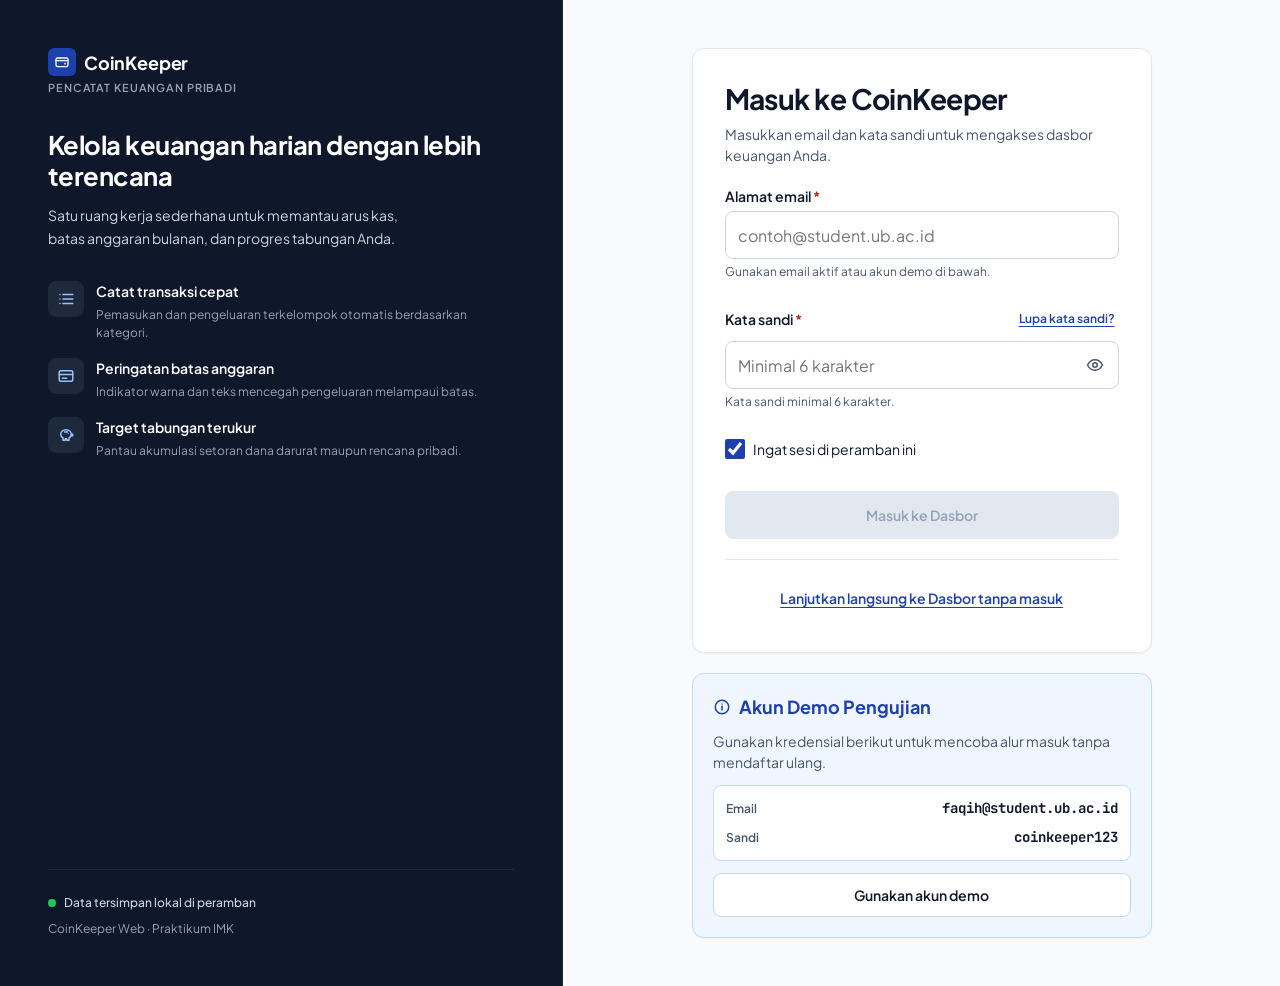
==== pages/login.html @ da0a8024 "Add login page" ====
<!DOCTYPE html>
<html lang="id">
<head>
  <meta charset="UTF-8">
  <meta name="viewport" content="width=device-width, initial-scale=1.0">
  <title>Masuk Akun · CoinKeeper</title>
  <link rel="icon" type="image/svg+xml" href="../assets/favicon.svg">
  <link rel="preconnect" href="https://fonts.googleapis.com">
  <link rel="preconnect" href="https://fonts.gstatic.com" crossorigin>
  <link rel="stylesheet" href="https://fonts.googleapis.com/css2?family=JetBrains+Mono:wght@500;700&family=Plus+Jakarta+Sans:wght@400;500;600;700&display=swap">
  <link rel="stylesheet" href="../css/variables.css">
  <link rel="stylesheet" href="../css/base.css">
  <link rel="stylesheet" href="../css/components.css">
  <link rel="stylesheet" href="../css/pages/login.css">
  <script defer src="../js/data/seed.js"></script>
  <script defer src="../js/utils/format.js"></script>
  <script defer src="../js/utils/storage.js"></script>
  <script defer src="../js/components/icons.js"></script>
  <script defer src="../js/components/modal.js"></script>
  <script defer src="../js/components/toast.js"></script>
  <script defer src="../js/pages/login.js"></script>
</head>
<body class="login-page" data-page="login" data-root="..">
  <a href="#konten-utama" class="skip-link">Lewati ke formulir masuk</a>

  <div class="login-shell">
    <header class="login-mobile-bar" aria-label="Identitas aplikasi">
      <div class="login-mobile-bar__brand">
        <div class="brand-mark">
          <span class="brand-mark__badge" data-icon="wallet" data-size="16" aria-hidden="true"></span>
          <span class="brand-mark__name">CoinKeeper</span>
        </div>
        <span class="brand-sublabel">PENCATAT KEUANGAN</span>
      </div>
      <div class="login-mobile-bar__status">
        <span class="online-dot" aria-hidden="true"></span>
        <span>Akses lokal</span>
      </div>
    </header>

    <aside class="login-brand" aria-label="Ringkasan fitur CoinKeeper">
      <div class="login-brand__top">
        <div class="brand-mark">
          <span class="brand-mark__badge" data-icon="wallet" data-size="16" aria-hidden="true"></span>
          <span class="brand-mark__name">CoinKeeper</span>
        </div>
        <p class="brand-sublabel login-brand__sublabel">PENCATAT KEUANGAN PRIBADI</p>

        <div class="login-brand__intro">
          <p class="login-brand__title">Kelola keuangan harian dengan lebih terencana</p>
          <p class="login-brand__desc">
            Satu ruang kerja sederhana untuk memantau arus kas, batas anggaran bulanan, dan progres tabungan Anda.
          </p>
        </div>

        <ul class="login-feature-list">
          <li class="login-feature">
            <span class="login-feature__icon" data-icon="list" data-size="18" aria-hidden="true"></span>
            <div class="login-feature__text">
              <p class="login-feature__title">Catat transaksi cepat</p>
              <p class="login-feature__desc">Pemasukan dan pengeluaran terkelompok otomatis berdasarkan kategori.</p>
            </div>
          </li>
          <li class="login-feature">
            <span class="login-feature__icon" data-icon="budget" data-size="18" aria-hidden="true"></span>
            <div class="login-feature__text">
              <p class="login-feature__title">Peringatan batas anggaran</p>
              <p class="login-feature__desc">Indikator warna dan teks mencegah pengeluaran melampaui batas.</p>
            </div>
          </li>
          <li class="login-feature">
            <span class="login-feature__icon" data-icon="piggy" data-size="18" aria-hidden="true"></span>
            <div class="login-feature__text">
              <p class="login-feature__title">Target tabungan terukur</p>
              <p class="login-feature__desc">Pantau akumulasi setoran dana darurat maupun rencana pribadi.</p>
            </div>
          </li>
        </ul>
      </div>

      <footer class="login-brand__footer">
        <div class="login-brand__status">
          <span class="online-dot" aria-hidden="true"></span>
          <span>Data tersimpan lokal di peramban</span>
        </div>
        <p class="login-brand__meta">CoinKeeper Web · Praktikum IMK</p>
      </footer>
    </aside>

    <main id="konten-utama" class="login-main" tabindex="-1">
      <div class="login-container">
        <section class="card login-card" aria-labelledby="login-heading">
          <header class="login-card__header">
            <h1 id="login-heading" class="login-card__title">Masuk ke CoinKeeper</h1>
            <p class="login-card__subtitle">
              Masukkan email dan kata sandi untuk mengakses dasbor keuangan Anda.
            </p>
          </header>

          <form id="login-form" class="login-form" novalidate>
            <div class="form-group">
              <label for="login-email" class="form-label">
                Alamat email <span class="form-label__req" aria-hidden="true">*</span>
              </label>
              <input
                id="login-email"
                name="email"
                type="email"
                class="form-input"
                autocomplete="email"
                inputmode="email"
                placeholder="contoh@student.ub.ac.id"
                required
                aria-describedby="email-helper email-error"
                aria-invalid="false"
              >
              <p id="email-helper" class="form-helper">Gunakan email aktif atau akun demo di bawah.</p>
              <p id="email-error" class="form-error" role="alert" hidden></p>
            </div>

            <div class="form-group">
              <div class="login-label-row">
                <label for="login-password" class="form-label login-label-row__label">
                  Kata sandi <span class="form-label__req" aria-hidden="true">*</span>
                </label>
                <button type="button" id="btn-forgot-password" class="text-link text-link--sm">
                  Lupa kata sandi?
                </button>
              </div>
              <div class="password-field">
                <input
                  id="login-password"
                  name="password"
                  type="password"
                  class="form-input password-field__input"
                  autocomplete="current-password"
                  placeholder="Minimal 6 karakter"
                  required
                  aria-describedby="password-helper password-error"
                  aria-invalid="false"
                >
                <button
                  type="button"
                  id="btn-toggle-password"
                  class="btn btn--icon password-field__toggle"
                  aria-label="Tampilkan kata sandi"
                  aria-pressed="false"
                ></button>
              </div>
              <p id="password-helper" class="form-helper">Kata sandi minimal 6 karakter.</p>
              <p id="password-error" class="form-error" role="alert" hidden></p>
            </div>

            <div class="login-options">
              <label class="checkbox-label" for="login-remember">
                <input id="login-remember" name="remember" type="checkbox" class="checkbox-label__input" checked>
                <span>Ingat sesi di peramban ini</span>
              </label>
            </div>

            <div class="login-form__submit">
              <button type="submit" id="btn-login-submit" class="btn btn--primary btn--full" disabled>
                Masuk ke Dasbor
              </button>
            </div>
          </form>

          <p class="login-card__footer">
            <a href="../index.html" id="link-direct-dashboard" class="text-link">
              Lanjutkan langsung ke Dasbor tanpa masuk
            </a>
          </p>
        </section>

        <aside class="card card--info login-demo" aria-labelledby="demo-title">
          <div class="login-demo__header">
            <h2 id="demo-title" class="card__title card__title--info login-demo__title">
              <span data-icon="info" data-size="18" aria-hidden="true"></span>
              <span>Akun Demo Pengujian</span>
            </h2>
            <p class="card__copy">
              Gunakan kredensial berikut untuk mencoba alur masuk tanpa mendaftar ulang.
            </p>
          </div>
          <dl class="login-demo__creds">
            <div class="login-demo__row">
              <dt class="login-demo__label">Email</dt>
              <dd class="login-demo__value tabular-num">faqih@student.ub.ac.id</dd>
            </div>
            <div class="login-demo__row">
              <dt class="login-demo__label">Sandi</dt>
              <dd class="login-demo__value tabular-num">coinkeeper123</dd>
            </div>
          </dl>
          <button type="button" id="btn-fill-demo" class="btn btn--secondary btn--sm btn--full">
            Gunakan akun demo
          </button>
        </aside>
      </div>
    </main>
  </div>

  <dialog id="dialog-forgot-password" class="modal" aria-labelledby="forgot-dialog-title">
    <div class="modal__inner">
      <header class="modal__header">
        <h2 id="forgot-dialog-title" class="modal__title">
          <span data-icon="info" data-size="20" aria-hidden="true"></span>
          <span>Bantuan Kata Sandi</span>
        </h2>
        <button
          type="button"
          class="btn btn--icon"
          data-dialog-close
          aria-label="Tutup dialog bantuan kata sandi"
          data-close-icon
        ></button>
      </header>
      <div class="modal__body">
        <p class="modal__lead">Aplikasi berjalan secara lokal tanpa server autentikasi.</p>
        <p class="modal__text">
          Anda tidak memerlukan tautan pemulihan email. Isi formulir dengan akun demo
          (<span class="tabular-num">faqih@student.ub.ac.id</span> / <span class="tabular-num">coinkeeper123</span>)
          atau masukkan alamat email apa pun dengan kata sandi minimal 6 karakter.
        </p>
      </div>
      <div class="modal__actions">
        <button type="button" class="btn btn--secondary" data-dialog-close>Tutup</button>
        <button type="button" id="btn-modal-use-demo" class="btn btn--primary">Gunakan akun demo</button>
      </div>
    </div>
  </dialog>
</body>
</html>
---- css/variables.css ----
/* ==========================================================================
   CoinKeeper Design Tokens
   Sumber: Kanvas Figma web-hi-fi (124:2) & Laporan Tahap 2 Bab 2 (WCAG 2.2 AA)
   ========================================================================== */

:root {
  /* 1. Navigasi Gelap & Identitas Sidebar */
  --color-sidebar-bg: #0F172A;
  --color-sidebar-hover: #1E293B;
  --color-sidebar-border: #1E293B;
  --color-sidebar-text: #CBD5E1;
  --color-sidebar-muted: #94A3B8;
  --color-sidebar-text-active: #FFFFFF;
  --color-sidebar-focus: #93C5FD;
  --color-online-dot: #22C55E;

  /* 2. Proporsi 60% Permukaan & Latar Kanvas */
  --color-bg-canvas: #F8FAFC;
  --color-bg-surface: #FFFFFF;
  --color-bg-muted: #F1F5F9;
  --color-bg-info-tint: #EFF6FF;
  --color-border-info: #BFDBFE;

  /* 3. Proporsi 30% Teks & Struktur */
  --color-text-primary: #0F172A;
  --color-text-secondary: #475569;
  --color-text-muted: #64748B;
  --color-border-card: #E2E8F0;
  --color-border-input: #CBD5E1;

  /* 4. Proporsi 10% Aksen Aksi Primer */
  --color-action-primary: #1E40AF;
  --color-action-hover: #1D4ED8;
  --color-action-active: #172554;
  --color-action-text: #FFFFFF;
  --color-action-disabled-bg: #E2E8F0;
  --color-action-disabled-text: #94A3B8;

  /* 5. Palet Semantik Status (Dual-Signifier) */
  --color-status-success-bg: #F0FDF4;
  --color-status-success-border: #BBF7D0;
  --color-status-success-text: #166534;
  --color-status-success-bar: #15803D;

  --color-status-warning-bg: #FFFBEB;
  --color-status-warning-border: #FDE68A;
  --color-status-warning-text: #92400E;
  --color-status-warning-bar: #D97706;

  --color-status-danger-bg: #FEF2F2;
  --color-status-danger-border: #FECACA;
  --color-status-danger-text: #991B1B;
  --color-status-danger-solid: #B91C1C;
  --color-status-danger-hover: #991B1B;

  /* 6. Overlay Backdrop Modal (Figure-Ground) */
  --color-backdrop: rgba(21, 26, 37, 0.60);

  /* 7. Tipografi & Skala Modular (Major Third r = 1.250) */
  --font-sans: 'Plus Jakarta Sans', 'Inter', system-ui, -apple-system, 'Segoe UI', Roboto, Helvetica, Arial, sans-serif;
  --font-mono: 'JetBrains Mono', 'Roboto Mono', ui-monospace, SFMono-Regular, Menlo, Consolas, monospace;

  --text-h1: 2rem;         /* 32px */
  --text-kpi: 1.75rem;     /* 28px */
  --text-h2: 1.25rem;      /* 20px */
  --text-h3: 1.125rem;     /* 18px */
  --text-body: 1rem;       /* 16px */
  --text-label: 0.875rem;  /* 14px */
  --text-caption: 0.75rem; /* 12px */

  /* 8. Sistem Spasi 8-Titik (8-Point Grid) */
  --space-1: 4px;
  --space-2: 8px;
  --space-3: 12px;
  --space-4: 16px;
  --space-5: 20px;
  --space-6: 24px;
  --space-8: 32px;
  --space-12: 48px;

  /* 9. Dimensi Layout & Target Sentuh */
  --sidebar-width: 240px;
  --content-max-width: 1200px;
  --bottom-nav-height: 68px;
  --touch-target-min: 44px;
  --control-height: 48px;

  /* 10. Radius Sudut, Bayangan, & Durasi Micro-interaction */
  --radius-sm: 6px;
  --radius-md: 8px;
  --radius-lg: 12px;
  --radius-pill: 9999px;

  --shadow-card: 0 1px 2px rgba(15, 23, 42, 0.04);
  --shadow-hover: 0 4px 6px -1px rgba(0, 0, 0, 0.1), 0 2px 4px -2px rgba(0, 0, 0, 0.06);
  --shadow-modal: 0 20px 25px -5px rgba(15, 23, 42, 0.25);

  --duration-instant: 80ms;
  --duration-ui: 200ms;
}
---- css/base.css ----
/* ==========================================================================
   CoinKeeper Base Styles, Typography & Responsive App Shell
   ========================================================================== */

*,
*::before,
*::after {
  box-sizing: border-box;
  margin: 0;
  padding: 0;
}

html {
  font-size: 16px;
  -webkit-text-size-adjust: 100%;
}

body {
  font-family: var(--font-sans);
  font-size: var(--text-body);
  line-height: 1.5;
  color: var(--color-text-primary);
  background-color: var(--color-bg-canvas);
  min-height: 100vh;
  overflow-x: hidden;
}

img,
svg {
  display: block;
  max-width: 100%;
}

button,
input,
select,
textarea {
  font: inherit;
  color: inherit;
}

button {
  cursor: pointer;
}

a {
  color: inherit;
  text-decoration: none;
}

ul,
ol {
  list-style: none;
}

/* Utilitas Aksesibilitas & Angka Tabular */
.sr-only {
  position: absolute;
  width: 1px;
  height: 1px;
  padding: 0;
  margin: -1px;
  overflow: hidden;
  clip: rect(0, 0, 0, 0);
  white-space: nowrap;
  border: 0;
}

.skip-link {
  position: fixed;
  top: -120px;
  left: var(--space-4);
  z-index: 1000;
  padding: var(--space-3) var(--space-5);
  background-color: var(--color-action-primary);
  color: var(--color-action-text);
  font-weight: 600;
  font-size: var(--text-label);
  border-radius: var(--radius-md);
  box-shadow: var(--shadow-hover);
  transition: top var(--duration-instant) ease-out;
}

.skip-link:focus {
  top: var(--space-4);
}

:focus-visible {
  outline: 3px solid var(--color-action-hover);
  outline-offset: 2px;
  border-radius: var(--radius-sm);
}

.tabular-num {
  font-family: var(--font-mono);
  font-variant-numeric: tabular-nums;
}

/* ==========================================================================
   App Shell (Desktop 240px Sidebar + Mobile Topbar & Sticky Bottom Nav)
   ========================================================================== */

.app-shell {
  min-height: 100vh;
  display: flex;
  flex-direction: column;
}

/* Desktop Sidebar (tersembunyi di bawah 1024px) */
.sidebar {
  display: none;
  background-color: var(--color-sidebar-bg);
  color: var(--color-sidebar-text);
}

.sidebar :focus-visible,
.mobile-topbar :focus-visible,
.bottom-nav :focus-visible {
  outline-color: var(--color-sidebar-focus);
}

/* Mobile / Tablet Topbar (terlihat di bawah 1024px) */
.mobile-topbar {
  background-color: var(--color-sidebar-bg);
  color: var(--color-sidebar-text-active);
  padding: var(--space-3) var(--space-4);
  display: flex;
  align-items: center;
  justify-content: space-between;
  gap: var(--space-3);
  border-bottom: 1px solid var(--color-sidebar-border);
}

.mobile-topbar__brand {
  display: flex;
  flex-direction: column;
  gap: var(--space-1);
}

.brand-mark {
  display: inline-flex;
  align-items: center;
  gap: var(--space-2);
}

.brand-mark__badge {
  width: 28px;
  height: 28px;
  border-radius: var(--radius-sm);
  background-color: var(--color-action-primary);
  color: var(--color-sidebar-text-active);
  display: inline-flex;
  align-items: center;
  justify-content: center;
  flex-shrink: 0;
}

.brand-mark__name {
  font-size: 1.125rem;
  font-weight: 700;
  letter-spacing: -0.01em;
  color: var(--color-sidebar-text-active);
}

.brand-sublabel {
  font-size: 0.6875rem;
  font-weight: 600;
  letter-spacing: 0.08em;
  text-transform: uppercase;
  color: var(--color-sidebar-muted);
}

.mobile-topbar__profile {
  display: flex;
  flex-direction: column;
  align-items: flex-end;
  text-align: right;
}

.profile-row {
  display: inline-flex;
  align-items: center;
  gap: var(--space-2);
}

.profile-name {
  font-size: var(--text-label);
  font-weight: 600;
  color: var(--color-sidebar-text-active);
}

.profile-type {
  font-size: var(--text-caption);
  color: var(--color-sidebar-muted);
}

.online-dot {
  width: 8px;
  height: 8px;
  border-radius: var(--radius-pill);
  background-color: var(--color-online-dot);
  flex-shrink: 0;
}

/* Sticky Bottom Navigation (Mobile & Tablet) */
.bottom-nav {
  position: fixed;
  left: 0;
  right: 0;
  bottom: 0;
  z-index: 40;
  background-color: var(--color-sidebar-bg);
  border-top: 1px solid var(--color-sidebar-border);
  padding: var(--space-1) var(--space-2);
}

.bottom-nav__list {
  display: grid;
  grid-template-columns: repeat(5, minmax(0, 1fr));
  gap: var(--space-1);
}

.bottom-nav__link {
  min-height: 54px;
  padding: var(--space-1) 2px;
  border-radius: var(--radius-md);
  color: var(--color-sidebar-text);
  display: flex;
  flex-direction: column;
  align-items: center;
  justify-content: center;
  gap: 3px;
  font-size: 0.6875rem;
  font-weight: 500;
  line-height: 1.15;
  text-align: center;
  transition: background-color var(--duration-instant), color var(--duration-instant);
}

.bottom-nav__link:hover {
  background-color: var(--color-sidebar-hover);
  color: var(--color-sidebar-text-active);
}

.bottom-nav__link[aria-current="page"] {
  background-color: var(--color-action-primary);
  color: var(--color-sidebar-text-active);
  font-weight: 600;
}

/* Area Konten Utama */
.app-main {
  flex: 1;
  display: flex;
  flex-direction: column;
  min-width: 0;
  padding-bottom: calc(var(--bottom-nav-height) + var(--space-6));
}

.main-content {
  width: 100%;
  max-width: var(--content-max-width);
  padding: var(--space-4);
  flex: 1;
  display: flex;
  flex-direction: column;
}

.page-footer {
  margin-top: auto;
  padding-top: var(--space-8);
  display: flex;
  flex-wrap: wrap;
  align-items: center;
  justify-content: space-between;
  gap: var(--space-2);
  font-size: var(--text-label);
  color: var(--color-text-muted);
}

/* ==========================================================================
   Desktop Breakpoint (≥ 1024px) — Fixed 240px Sidebar sesuai Figma web-hi-fi
   ========================================================================== */

@media (min-width: 1024px) {
  .mobile-topbar,
  .bottom-nav {
    display: none;
  }

  .sidebar {
    position: fixed;
    top: 0;
    left: 0;
    bottom: 0;
    width: var(--sidebar-width);
    display: flex;
    flex-direction: column;
    padding: var(--space-8) var(--space-4) var(--space-6);
    z-index: 30;
  }

  .sidebar__brand {
    padding: 0 var(--space-2);
    margin-bottom: var(--space-6);
  }

  .sidebar__section-label {
    padding: 0 var(--space-2);
    margin-bottom: var(--space-4);
    font-size: var(--text-caption);
    font-weight: 600;
    letter-spacing: 0.08em;
    text-transform: uppercase;
    color: var(--color-sidebar-muted);
  }

  .sidebar__nav-list {
    display: flex;
    flex-direction: column;
    gap: var(--space-3);
  }

  .sidebar__link {
    min-height: var(--control-height);
    padding: 0 var(--space-4);
    border-radius: var(--radius-md);
    display: flex;
    align-items: center;
    gap: var(--space-3);
    font-size: var(--text-label);
    font-weight: 500;
    color: var(--color-sidebar-text);
    transition: background-color var(--duration-instant), color var(--duration-instant);
  }

  .sidebar__link:hover {
    background-color: var(--color-sidebar-hover);
    color: var(--color-sidebar-text-active);
  }

  .sidebar__link[aria-current="page"] {
    background-color: var(--color-action-primary);
    color: var(--color-sidebar-text-active);
    font-weight: 600;
  }

  .sidebar__account {
    margin-top: auto;
    padding: var(--space-5) var(--space-2) 0;
    border-top: 1px solid var(--color-sidebar-border);
    display: flex;
    align-items: flex-start;
    justify-content: space-between;
    gap: var(--space-2);
  }

  .sidebar__account-info {
    display: flex;
    flex-direction: column;
    gap: var(--space-1);
  }

  .sidebar__account .online-dot {
    margin-top: 6px;
  }

  .app-main {
    margin-left: var(--sidebar-width);
    padding-bottom: 0;
  }

  .main-content {
    padding: var(--space-8);
  }
}

@media (max-width: 359px) {
  .bottom-nav__link {
    font-size: 0.625rem;
  }
}
---- css/components.css ----
/* ==========================================================================
   CoinKeeper Reusable UI Components (Atomic Design + 6-State FSM)
   ========================================================================== */

/* 1. Page Header */
.page-header {
  display: flex;
  flex-direction: column;
  align-items: flex-start;
  justify-content: space-between;
  gap: var(--space-4);
  margin-bottom: var(--space-6);
}

.page-header__heading {
  min-width: 0;
}

.page-header__title {
  font-size: clamp(1.5rem, 2.5vw, var(--text-h1));
  line-height: 1.25;
  font-weight: 700;
  letter-spacing: -0.02em;
  color: var(--color-text-primary);
}

.page-header__subtitle {
  margin-top: var(--space-1);
  font-size: var(--text-body);
  color: var(--color-text-secondary);
}

.page-header__action {
  width: 100%;
}

@media (min-width: 768px) {
  .page-header {
    flex-direction: row;
    align-items: center;
  }

  .page-header__action {
    width: auto;
    min-width: 240px;
    flex-shrink: 0;
  }
}

/* 2. Cards */
.card {
  background-color: var(--color-bg-surface);
  border: 1px solid var(--color-border-card);
  border-radius: var(--radius-lg);
  padding: var(--space-4);
  box-shadow: var(--shadow-card);
}

.card--info {
  background-color: var(--color-bg-info-tint);
  border-color: var(--color-border-info);
}

.card--danger {
  background-color: var(--color-status-danger-bg);
  border-color: var(--color-status-danger-border);
}

.card--success {
  background-color: var(--color-status-success-bg);
  border-color: var(--color-status-success-border);
}

.card__title {
  font-size: var(--text-h2);
  line-height: 1.4;
  font-weight: 700;
  color: var(--color-text-primary);
}

.card__title--info {
  font-size: var(--text-h3);
  color: var(--color-action-primary);
}

.card__title--danger {
  font-size: var(--text-h3);
  color: var(--color-status-danger-text);
  display: flex;
  align-items: center;
  gap: var(--space-2);
}

.card__title--success {
  font-size: var(--text-h3);
  color: var(--color-status-success-text);
  display: flex;
  align-items: center;
  gap: var(--space-2);
}

.card__subtitle {
  margin-top: var(--space-1);
  font-size: var(--text-caption);
  color: var(--color-text-secondary);
}

.card__copy {
  margin-top: var(--space-2);
  font-size: var(--text-label);
  line-height: 1.5;
  color: var(--color-text-secondary);
}

.divider {
  height: 1px;
  width: 100%;
  background-color: var(--color-border-card);
  border: 0;
}

/* 3. Buttons (6-State FSM: Default, Hover, Focus, Active, Disabled, Loading) */
.btn {
  display: inline-flex;
  align-items: center;
  justify-content: center;
  gap: var(--space-2);
  min-height: var(--control-height);
  padding: 0 var(--space-5);
  border: 1px solid transparent;
  border-radius: var(--radius-md);
  font-size: var(--text-label);
  font-weight: 600;
  line-height: 1.2;
  white-space: nowrap;
  transition:
    background-color var(--duration-instant) ease,
    border-color var(--duration-instant) ease,
    box-shadow var(--duration-instant) ease,
    transform var(--duration-instant) ease;
}

.btn--full {
  width: 100%;
}

.btn--sm {
  min-height: var(--touch-target-min);
  padding: 0 var(--space-4);
}

.btn--primary {
  background-color: var(--color-action-primary);
  color: var(--color-action-text);
}

.btn--primary:hover:not(:disabled) {
  background-color: var(--color-action-hover);
  box-shadow: var(--shadow-hover);
}

.btn--primary:active:not(:disabled) {
  background-color: var(--color-action-active);
  transform: scale(0.98);
}

.btn--secondary {
  background-color: var(--color-bg-surface);
  border-color: var(--color-border-input);
  color: var(--color-text-primary);
}

.btn--secondary:hover:not(:disabled) {
  background-color: var(--color-bg-muted);
}

.btn--secondary:active:not(:disabled) {
  background-color: var(--color-border-card);
  transform: scale(0.98);
}

.btn--danger {
  background-color: var(--color-status-danger-solid);
  color: var(--color-action-text);
}

.btn--danger:hover:not(:disabled) {
  background-color: var(--color-status-danger-hover);
  box-shadow: var(--shadow-hover);
}

.btn--danger:active:not(:disabled) {
  transform: scale(0.98);
}

.btn--icon {
  width: var(--touch-target-min);
  height: var(--touch-target-min);
  min-height: var(--touch-target-min);
  padding: 0;
  border-radius: var(--radius-md);
  border: 1px solid var(--color-border-card);
  background-color: var(--color-bg-surface);
  color: var(--color-text-secondary);
}

.btn--icon:hover:not(:disabled) {
  background-color: var(--color-bg-muted);
  color: var(--color-text-primary);
}

.btn--icon-danger:hover:not(:disabled) {
  background-color: var(--color-status-danger-bg);
  border-color: var(--color-status-danger-border);
  color: var(--color-status-danger-solid);
}

.btn:disabled {
  background-color: var(--color-action-disabled-bg);
  border-color: var(--color-action-disabled-bg);
  color: var(--color-action-disabled-text);
  cursor: not-allowed;
  box-shadow: none;
  transform: none;
}

.btn--loading {
  pointer-events: none;
  opacity: 0.92;
}

.spinner {
  width: 16px;
  height: 16px;
  border: 2px solid currentColor;
  border-right-color: transparent;
  border-radius: var(--radius-pill);
  animation: ck-spin 0.6s linear infinite;
}

@keyframes ck-spin {
  to {
    transform: rotate(360deg);
  }
}

/* 4. Dual-Signifier Badges */
.badge {
  display: inline-flex;
  align-items: center;
  gap: 6px;
  min-height: 32px;
  padding: 6px var(--space-3);
  border-radius: var(--radius-md);
  font-size: var(--text-caption);
  font-weight: 600;
  line-height: 1.2;
}

.badge--success {
  background-color: var(--color-status-success-bg);
  color: var(--color-status-success-text);
}

.badge--warning {
  background-color: var(--color-status-warning-bg);
  color: var(--color-status-warning-text);
}

.badge--danger {
  background-color: var(--color-status-danger-bg);
  color: var(--color-status-danger-text);
}

/* 5. Progress Bar */
.progress-track {
  width: 100%;
  height: 8px;
  border-radius: var(--radius-pill);
  background-color: var(--color-bg-muted);
  overflow: hidden;
}

.progress-fill {
  height: 100%;
  border-radius: var(--radius-pill);
  transition: width var(--duration-ui) ease-out, background-color var(--duration-ui) ease;
}

.progress-fill--aman {
  background-color: var(--color-status-success-bar);
}

.progress-fill--hampir {
  background-color: var(--color-status-warning-bar);
}

.progress-fill--terlampaui {
  background-color: var(--color-status-danger-solid);
}

.progress-fill--primary {
  background-color: var(--color-action-primary);
}

/* 6. Form Controls (Ergonomi 3 Fase: Persistent Label, Input, Helper/Error) */
.form-group {
  display: flex;
  flex-direction: column;
}

.form-label {
  font-size: var(--text-label);
  font-weight: 600;
  color: var(--color-text-primary);
  margin-bottom: var(--space-1);
}

.form-label__req {
  color: var(--color-status-danger-solid);
}

.form-input {
  width: 100%;
  height: var(--control-height);
  padding: 0 var(--space-3);
  border: 1.5px solid var(--color-border-input);
  border-radius: var(--radius-md);
  background-color: var(--color-bg-surface);
  font-size: var(--text-body);
  color: var(--color-text-primary);
  transition: border-color var(--duration-instant) ease, box-shadow var(--duration-instant) ease;
}

.form-input:focus {
  outline: none;
  border-width: 2px;
  border-color: var(--color-action-primary);
  box-shadow: 0 0 0 3px rgba(30, 64, 175, 0.14);
}

.form-input[aria-invalid="true"] {
  border-width: 2px;
  border-color: var(--color-status-danger-solid);
}

.form-helper {
  margin-top: var(--space-1);
  font-size: var(--text-caption);
  color: var(--color-text-secondary);
}

.form-error {
  margin-top: var(--space-1);
  font-size: var(--text-caption);
  font-weight: 600;
  color: var(--color-status-danger-text);
  display: flex;
  align-items: flex-start;
  gap: var(--space-1);
}

.form-error[hidden] {
  display: none;
}

/* 7. Segmented Control */
.segmented {
  display: grid;
  gap: var(--space-1);
  padding: var(--space-1);
  background-color: var(--color-bg-surface);
  border: 1px solid var(--color-border-input);
  border-radius: var(--radius-md);
}

.segmented--2 {
  grid-template-columns: repeat(2, minmax(0, 1fr));
}

.segmented--3 {
  grid-template-columns: repeat(3, minmax(0, 1fr));
}

.segmented__btn {
  min-height: var(--touch-target-min);
  padding: 0 var(--space-3);
  border: none;
  border-radius: var(--radius-sm);
  background-color: transparent;
  font-size: var(--text-label);
  font-weight: 600;
  color: var(--color-text-secondary);
  transition: background-color var(--duration-instant), color var(--duration-instant);
}

.segmented__btn:hover:not(.segmented__btn--active) {
  background-color: var(--color-bg-muted);
  color: var(--color-text-primary);
}

.segmented__btn--active {
  background-color: var(--color-action-primary);
  color: var(--color-action-text);
}

/* 8. Category Chips */
.chip-grid {
  display: flex;
  flex-wrap: wrap;
  gap: var(--space-2);
}

.chip {
  min-height: var(--touch-target-min);
  padding: 0 var(--space-4);
  border: 1px solid var(--color-border-input);
  border-radius: var(--radius-md);
  background-color: var(--color-bg-surface);
  font-size: var(--text-label);
  font-weight: 500;
  color: var(--color-text-primary);
  transition: background-color var(--duration-instant), border-color var(--duration-instant), color var(--duration-instant);
}

.chip:hover:not(.chip--active) {
  background-color: var(--color-bg-muted);
}

.chip--active {
  background-color: var(--color-action-primary);
  border-color: var(--color-action-primary);
  color: var(--color-action-text);
  font-weight: 600;
}

/* 9. Transaction Row */
.tx-list {
  display: flex;
  flex-direction: column;
}

.tx-item {
  display: flex;
  align-items: center;
  justify-content: space-between;
  gap: var(--space-3);
  padding: var(--space-3) 0;
  border-bottom: 1px solid var(--color-border-card);
}

.tx-item:last-child {
  border-bottom: none;
  padding-bottom: 0;
}

.tx-item__main {
  min-width: 0;
  flex: 1;
}

.tx-item__title {
  font-size: var(--text-body);
  font-weight: 600;
  color: var(--color-text-primary);
  word-break: break-word;
}

.tx-item__meta {
  margin-top: var(--space-1);
  font-size: var(--text-caption);
  color: var(--color-text-secondary);
}

.tx-item__amount {
  margin-top: var(--space-1);
  font-size: var(--text-label);
  font-weight: 700;
}

.tx-item__amount--expense {
  color: var(--color-status-danger-text);
}

.tx-item__amount--income {
  color: var(--color-status-success-text);
}

.tx-item__right {
  display: flex;
  align-items: center;
  gap: var(--space-3);
  flex-shrink: 0;
}

/* 10. Modal Dialog (Native <dialog> dengan 4 Jalur Keluar Mudah) */
.modal {
  width: min(520px, calc(100vw - 32px));
  max-width: 100%;
  margin: auto;
  border: 1px solid var(--color-border-card);
  border-radius: var(--radius-lg);
  padding: 0;
  background-color: var(--color-bg-surface);
  color: var(--color-text-primary);
  box-shadow: var(--shadow-modal);
}

.modal::backdrop {
  background-color: var(--color-backdrop);
}

.modal[open] {
  animation: ck-modal-in var(--duration-ui) ease-out;
}

@keyframes ck-modal-in {
  from {
    opacity: 0;
    transform: translateY(8px) scale(0.98);
  }
  to {
    opacity: 1;
    transform: translateY(0) scale(1);
  }
}

.modal__inner {
  padding: var(--space-6) var(--space-5) var(--space-5);
}

.modal__header {
  display: flex;
  align-items: flex-start;
  justify-content: space-between;
  gap: var(--space-3);
}

.modal__title {
  font-size: var(--text-h2);
  font-weight: 700;
  line-height: 1.3;
  color: var(--color-text-primary);
  display: flex;
  align-items: center;
  gap: var(--space-2);
}

.modal__title--success {
  color: var(--color-status-success-text);
}

.modal__body {
  margin-top: var(--space-3);
  display: flex;
  flex-direction: column;
  gap: var(--space-3);
}

.modal__lead {
  font-size: var(--text-label);
  font-weight: 700;
  color: var(--color-text-primary);
}

.modal__text {
  font-size: var(--text-label);
  line-height: 1.5;
  color: var(--color-text-secondary);
}

.modal__actions {
  margin-top: var(--space-5);
  display: grid;
  grid-template-columns: repeat(2, minmax(0, 1fr));
  gap: var(--space-4);
}

@media (max-width: 420px) {
  .modal__actions {
    grid-template-columns: 1fr;
  }
}

/* 11. Undo Banner, Toast & Empty State */
.undo-banner {
  display: flex;
  flex-direction: column;
  gap: var(--space-3);
}

.undo-banner[hidden] {
  display: none;
}

.toast-region {
  position: fixed;
  right: var(--space-4);
  bottom: calc(var(--bottom-nav-height) + var(--space-4));
  z-index: 60;
  display: flex;
  flex-direction: column;
  gap: var(--space-2);
  max-width: min(360px, calc(100vw - 32px));
}

@media (min-width: 1024px) {
  .toast-region {
    bottom: var(--space-6);
    right: var(--space-6);
  }
}

.toast {
  background-color: var(--color-sidebar-bg);
  color: var(--color-sidebar-text-active);
  padding: var(--space-3) var(--space-4);
  border-radius: var(--radius-md);
  box-shadow: var(--shadow-modal);
  display: flex;
  align-items: center;
  gap: var(--space-2);
  font-size: var(--text-label);
  font-weight: 500;
  animation: ck-modal-in var(--duration-ui) ease-out;
}

.toast--success {
  border-left: 4px solid var(--color-online-dot);
}

.toast--danger {
  border-left: 4px solid var(--color-status-danger-solid);
}

.empty-state {
  border: 1px dashed var(--color-border-input);
  border-radius: var(--radius-lg);
  padding: var(--space-6) var(--space-4);
  text-align: center;
  display: flex;
  flex-direction: column;
  align-items: center;
  gap: var(--space-2);
  background-color: var(--color-bg-surface);
}

.empty-state[hidden] {
  display: none;
}

.empty-state__icon {
  color: var(--color-text-muted);
}

.empty-state__title {
  font-size: var(--text-body);
  font-weight: 600;
  color: var(--color-text-primary);
}

.empty-state__desc {
  font-size: var(--text-label);
  color: var(--color-text-secondary);
  max-width: 36ch;
}

/* 12. Semantic Utility Text Colors */
.text-aman {
  color: var(--color-status-success-text);
}

.text-hampir {
  color: var(--color-status-warning-text);
}

.text-terlampaui {
  color: var(--color-status-danger-text);
}
---- css/pages/login.css ----
/* ==========================================================================
   CoinKeeper Halaman Masuk (Split-Screen Auth Layout)
   ========================================================================== */

.login-shell {
  min-height: 100vh;
  display: grid;
  grid-template-columns: minmax(0, 1fr);
  grid-template-rows: auto 1fr;
}

/* Mobile / Tablet Topbar (terlihat di bawah 1024px) */
.login-mobile-bar {
  background-color: var(--color-sidebar-bg);
  color: var(--color-sidebar-text-active);
  border-bottom: 1px solid var(--color-sidebar-border);
  padding: var(--space-3) var(--space-4);
  display: flex;
  align-items: center;
  justify-content: space-between;
  gap: var(--space-3);
}

.login-mobile-bar__brand {
  display: flex;
  flex-direction: column;
  gap: var(--space-1);
}

.login-mobile-bar__status {
  display: inline-flex;
  align-items: center;
  gap: var(--space-2);
  font-size: var(--text-caption);
  color: var(--color-sidebar-text);
  white-space: nowrap;
}

.login-mobile-bar :focus-visible,
.login-brand :focus-visible {
  outline-color: var(--color-sidebar-focus);
}

/* Panel Brand Kiri (Desktop >= 1024px) */
.login-brand {
  display: none;
  background-color: var(--color-sidebar-bg);
  color: var(--color-sidebar-text);
  border-right: 1px solid var(--color-sidebar-border);
  padding: var(--space-8);
}

.login-brand__top {
  display: flex;
  flex-direction: column;
  gap: var(--space-6);
}

.login-brand__sublabel {
  margin-top: calc(var(--space-5) * -1);
}

.login-brand__intro {
  display: flex;
  flex-direction: column;
  gap: var(--space-3);
  padding-top: var(--space-2);
}

.login-brand__title {
  font-size: clamp(1.375rem, 2vw, var(--text-kpi));
  line-height: 1.25;
  font-weight: 700;
  letter-spacing: -0.02em;
  color: var(--color-sidebar-text-active);
}

.login-brand__desc {
  font-size: var(--text-label);
  line-height: 1.6;
  color: var(--color-sidebar-text);
  max-width: 38ch;
}

.login-feature-list {
  display: flex;
  flex-direction: column;
  gap: var(--space-4);
  padding-top: var(--space-2);
}

.login-feature {
  display: flex;
  align-items: flex-start;
  gap: var(--space-3);
}

.login-feature__icon {
  width: 36px;
  height: 36px;
  border-radius: var(--radius-md);
  background-color: var(--color-sidebar-hover);
  border: 1px solid var(--color-sidebar-border);
  color: var(--color-sidebar-focus);
  display: inline-flex;
  align-items: center;
  justify-content: center;
  flex-shrink: 0;
}

.login-feature__text {
  display: flex;
  flex-direction: column;
  gap: var(--space-1);
  min-width: 0;
}

.login-feature__title {
  font-size: var(--text-label);
  font-weight: 600;
  color: var(--color-sidebar-text-active);
}

.login-feature__desc {
  font-size: var(--text-caption);
  line-height: 1.5;
  color: var(--color-sidebar-muted);
}

.login-brand__footer {
  display: flex;
  flex-direction: column;
  gap: var(--space-2);
  padding-top: var(--space-6);
  border-top: 1px solid var(--color-sidebar-border);
}

.login-brand__status {
  display: inline-flex;
  align-items: center;
  gap: var(--space-2);
  font-size: var(--text-caption);
  font-weight: 500;
  color: var(--color-sidebar-text);
}

.login-brand__meta {
  font-size: var(--text-caption);
  color: var(--color-sidebar-muted);
}

/* Panel Formulir Utama (Kanan / Mobile) */
.login-main {
  background-color: var(--color-bg-canvas);
  padding: var(--space-5) var(--space-4) var(--space-8);
  display: flex;
  align-items: center;
  justify-content: center;
  min-width: 0;
}

.login-container {
  width: 100%;
  max-width: 460px;
  display: flex;
  flex-direction: column;
  gap: var(--space-5);
}

.login-card {
  padding: var(--space-5);
  display: flex;
  flex-direction: column;
  gap: var(--space-5);
}

.login-card__header {
  display: flex;
  flex-direction: column;
  gap: var(--space-2);
}

.login-card__title {
  font-size: clamp(1.5rem, 2.2vw, var(--text-h1));
  line-height: 1.25;
  font-weight: 700;
  letter-spacing: -0.02em;
  color: var(--color-text-primary);
}

.login-card__subtitle {
  font-size: var(--text-label);
  line-height: 1.5;
  color: var(--color-text-secondary);
}

.login-form {
  display: flex;
  flex-direction: column;
  gap: var(--space-4);
}

.login-label-row {
  display: flex;
  align-items: center;
  justify-content: space-between;
  gap: var(--space-2);
  flex-wrap: wrap;
}

.login-label-row__label {
  margin-bottom: 0;
}

/* Field Kata Sandi dengan Toggle 44x44 */
.password-field {
  position: relative;
  display: flex;
  align-items: center;
}

.password-field__input {
  padding-right: calc(var(--touch-target-min) + var(--space-3));
}

.password-field__toggle {
  position: absolute;
  right: 2px;
  top: 50%;
  transform: translateY(-50%);
  border: none;
  background-color: transparent;
}

.password-field__toggle:hover:not(:disabled) {
  background-color: var(--color-bg-muted);
}

/* Checkbox Ergonomis (Target Sentuh >= 44px) */
.login-options {
  display: flex;
  align-items: center;
  justify-content: space-between;
  gap: var(--space-3);
}

.checkbox-label {
  min-height: var(--touch-target-min);
  display: inline-flex;
  align-items: center;
  gap: var(--space-2);
  font-size: var(--text-label);
  color: var(--color-text-primary);
  cursor: pointer;
}

.checkbox-label__input {
  width: 20px;
  height: 20px;
  accent-color: var(--color-action-primary);
  cursor: pointer;
  flex-shrink: 0;
}

.login-form__submit {
  margin-top: var(--space-1);
}

/* Tautan Teks Terstruktur & Aksesibel */
.text-link {
  display: inline-flex;
  align-items: center;
  justify-content: center;
  min-height: var(--touch-target-min);
  padding: 0 var(--space-1);
  border: none;
  background-color: transparent;
  color: var(--color-action-primary);
  font-size: var(--text-label);
  font-weight: 600;
  text-decoration: underline;
  text-underline-offset: 3px;
  transition: color var(--duration-instant) ease;
}

.text-link--sm {
  font-size: var(--text-caption);
}

.text-link:hover {
  color: var(--color-action-hover);
}

.text-link:active {
  color: var(--color-action-active);
}

.login-card__footer {
  padding-top: var(--space-4);
  border-top: 1px solid var(--color-border-card);
  text-align: center;
}

/* Kartu Akun Demo */
.login-demo {
  display: flex;
  flex-direction: column;
  gap: var(--space-3);
}

.login-demo__header {
  display: flex;
  flex-direction: column;
  gap: var(--space-1);
}

.login-demo__title {
  display: flex;
  align-items: center;
  gap: var(--space-2);
}

.login-demo__creds {
  display: flex;
  flex-direction: column;
  gap: var(--space-2);
  padding: var(--space-3);
  border-radius: var(--radius-md);
  background-color: var(--color-bg-surface);
  border: 1px solid var(--color-border-info);
}

.login-demo__row {
  display: flex;
  align-items: baseline;
  justify-content: space-between;
  gap: var(--space-3);
  flex-wrap: wrap;
}

.login-demo__label {
  font-size: var(--text-caption);
  font-weight: 600;
  color: var(--color-text-secondary);
}

.login-demo__value {
  font-size: var(--text-label);
  font-weight: 700;
  color: var(--color-text-primary);
  overflow-wrap: anywhere;
}

@media (min-width: 480px) {
  .login-main {
    padding: var(--space-8) var(--space-6);
  }

  .login-card {
    padding: var(--space-8);
  }

  .login-demo {
    padding: var(--space-5);
  }
}

@media (min-width: 1024px) {
  .login-shell {
    grid-template-columns: minmax(380px, 44%) 1fr;
    grid-template-rows: 1fr;
  }

  .login-mobile-bar {
    display: none;
  }

  .login-brand {
    display: flex;
    flex-direction: column;
    justify-content: space-between;
    padding: var(--space-12);
  }

  .login-main {
    padding: var(--space-12) var(--space-8);
  }
}
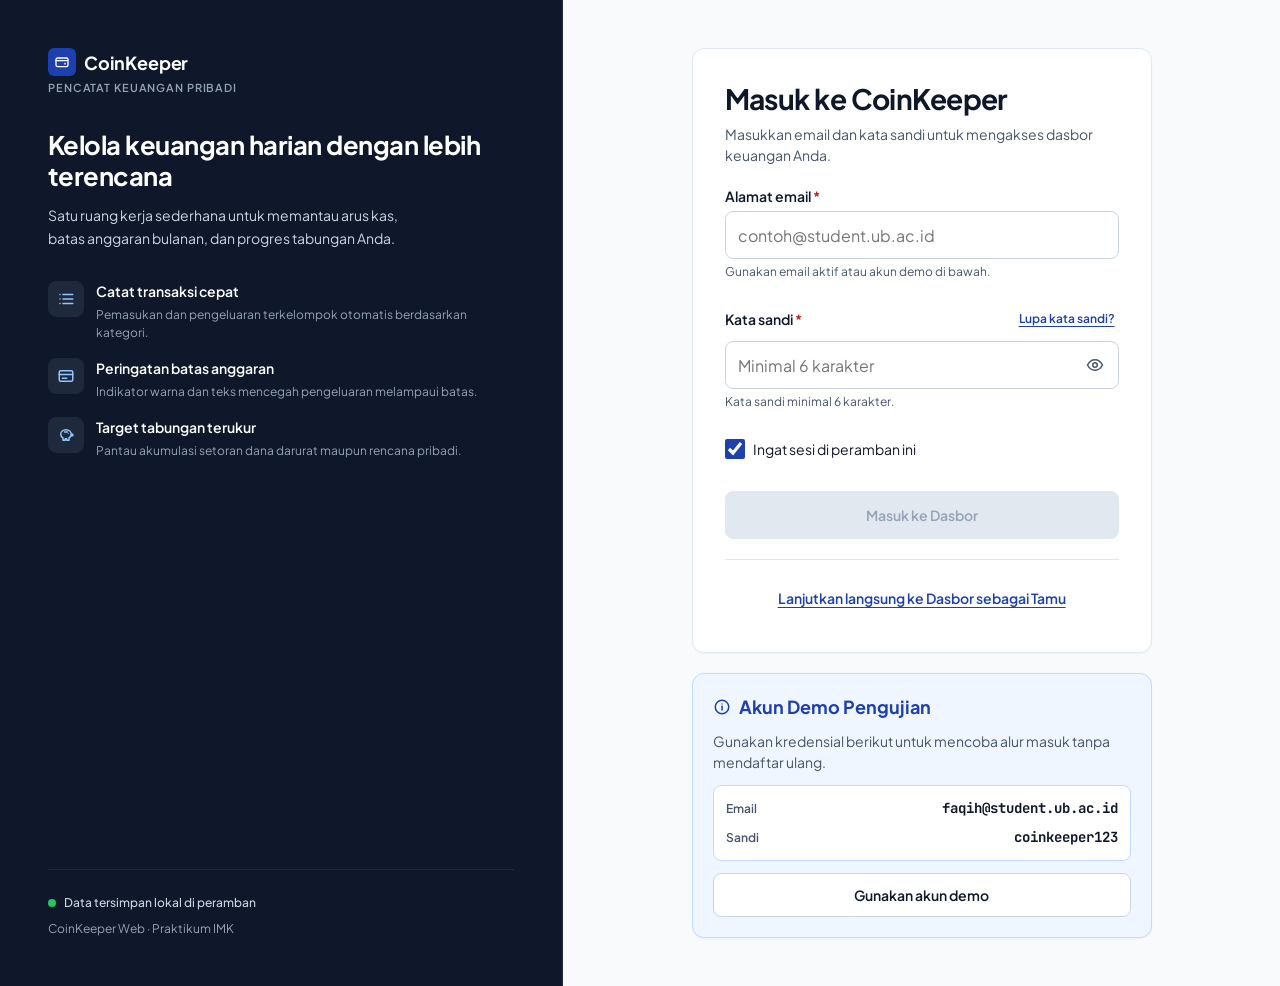
==== commit 078aec12: "Update all" ====
--- a/pages/login.html
+++ b/pages/login.html
@@ -166,9 +166,9 @@
           </form>
 
           <p class="login-card__footer">
-            <a href="../index.html" id="link-direct-dashboard" class="text-link">
-              Lanjutkan langsung ke Dasbor tanpa masuk
-            </a>
+            <button type="button" id="btn-guest-login" class="text-link">
+              Lanjutkan langsung ke Dasbor sebagai Tamu
+            </button>
           </p>
         </section>
 
--- a/css/base.css
+++ b/css/base.css
@@ -170,11 +170,47 @@
   color: var(--color-sidebar-muted);
 }
 
+.mobile-topbar__right {
+  display: flex;
+  align-items: center;
+  gap: var(--space-2);
+  min-width: 0;
+  flex-shrink: 0;
+}
+
 .mobile-topbar__profile {
   display: flex;
   flex-direction: column;
   align-items: flex-end;
   text-align: right;
+  min-width: 0;
+}
+
+.mobile-topbar__logout {
+  width: var(--touch-target-min);
+  height: var(--touch-target-min);
+  border-radius: var(--radius-md);
+  border: 1px solid var(--color-sidebar-border);
+  background-color: var(--color-sidebar-hover);
+  color: var(--color-sidebar-text);
+  display: inline-flex;
+  align-items: center;
+  justify-content: center;
+  flex-shrink: 0;
+  transition:
+    background-color var(--duration-instant),
+    color var(--duration-instant),
+    transform var(--duration-instant);
+}
+
+.mobile-topbar__logout:hover {
+  background-color: var(--color-action-primary);
+  border-color: var(--color-action-primary);
+  color: var(--color-sidebar-text-active);
+}
+
+.mobile-topbar__logout:active {
+  transform: scale(0.96);
 }
 
 .profile-row {
@@ -345,20 +381,58 @@
     font-weight: 600;
   }
 
+  .sidebar__footer {
+    margin-top: auto;
+    padding-top: var(--space-5);
+    border-top: 1px solid var(--color-sidebar-border);
+    display: flex;
+    flex-direction: column;
+    gap: var(--space-3);
+  }
+
   .sidebar__account {
-    margin-top: auto;
-    padding: var(--space-5) var(--space-2) 0;
-    border-top: 1px solid var(--color-sidebar-border);
     display: flex;
     align-items: flex-start;
     justify-content: space-between;
     gap: var(--space-2);
   }
 
+  .sidebar__logout {
+    width: 100%;
+    min-height: var(--touch-target-min);
+    padding: 0 var(--space-3);
+    border-radius: var(--radius-md);
+    border: 1px solid var(--color-sidebar-border);
+    background-color: var(--color-sidebar-hover);
+    color: var(--color-sidebar-text);
+    display: inline-flex;
+    align-items: center;
+    justify-content: center;
+    gap: var(--space-2);
+    font-size: var(--text-label);
+    font-weight: 600;
+    transition:
+      background-color var(--duration-instant),
+      border-color var(--duration-instant),
+      color var(--duration-instant),
+      transform var(--duration-instant);
+  }
+
+  .sidebar__logout:hover {
+    background-color: var(--color-action-primary);
+    border-color: var(--color-action-primary);
+    color: var(--color-sidebar-text-active);
+  }
+
+  .sidebar__logout:active {
+    transform: scale(0.98);
+  }
+
   .sidebar__account-info {
     display: flex;
     flex-direction: column;
     gap: var(--space-1);
+    min-width: 0;
   }
 
   .sidebar__account .online-dot {
